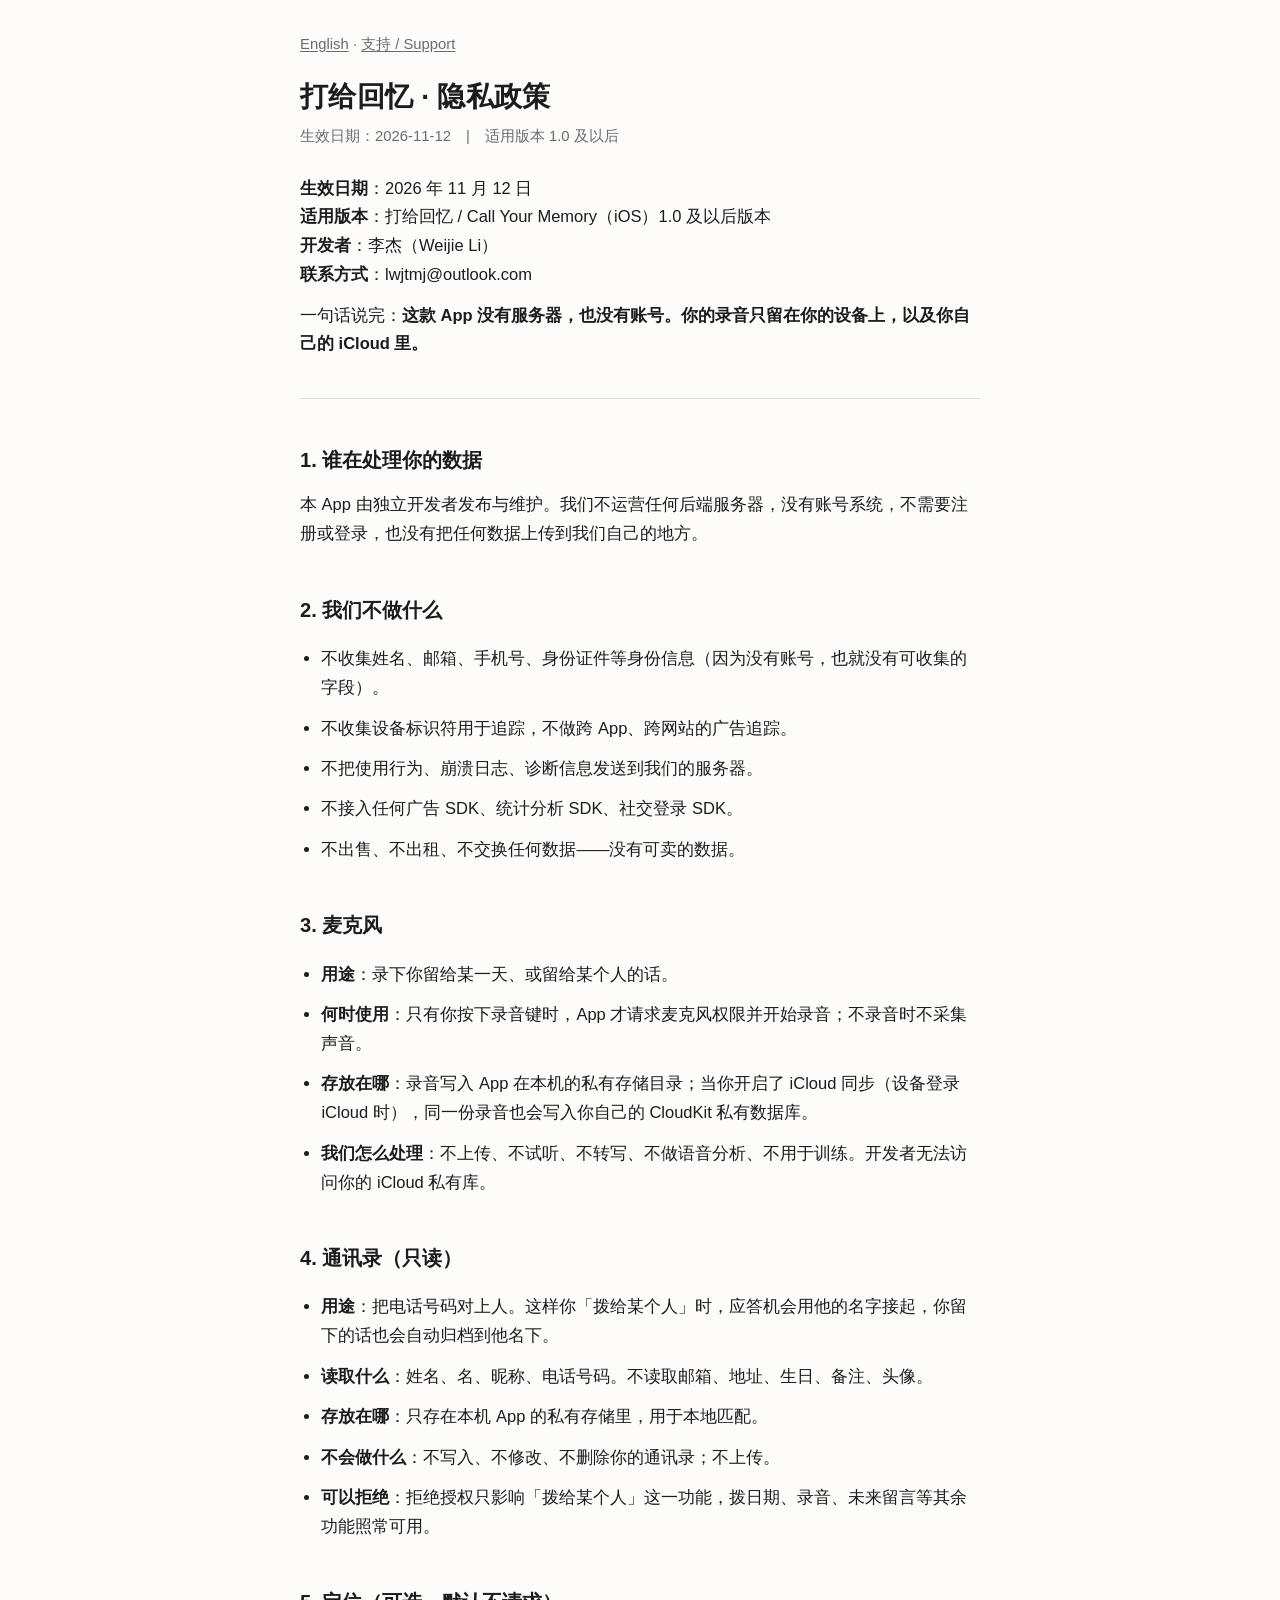
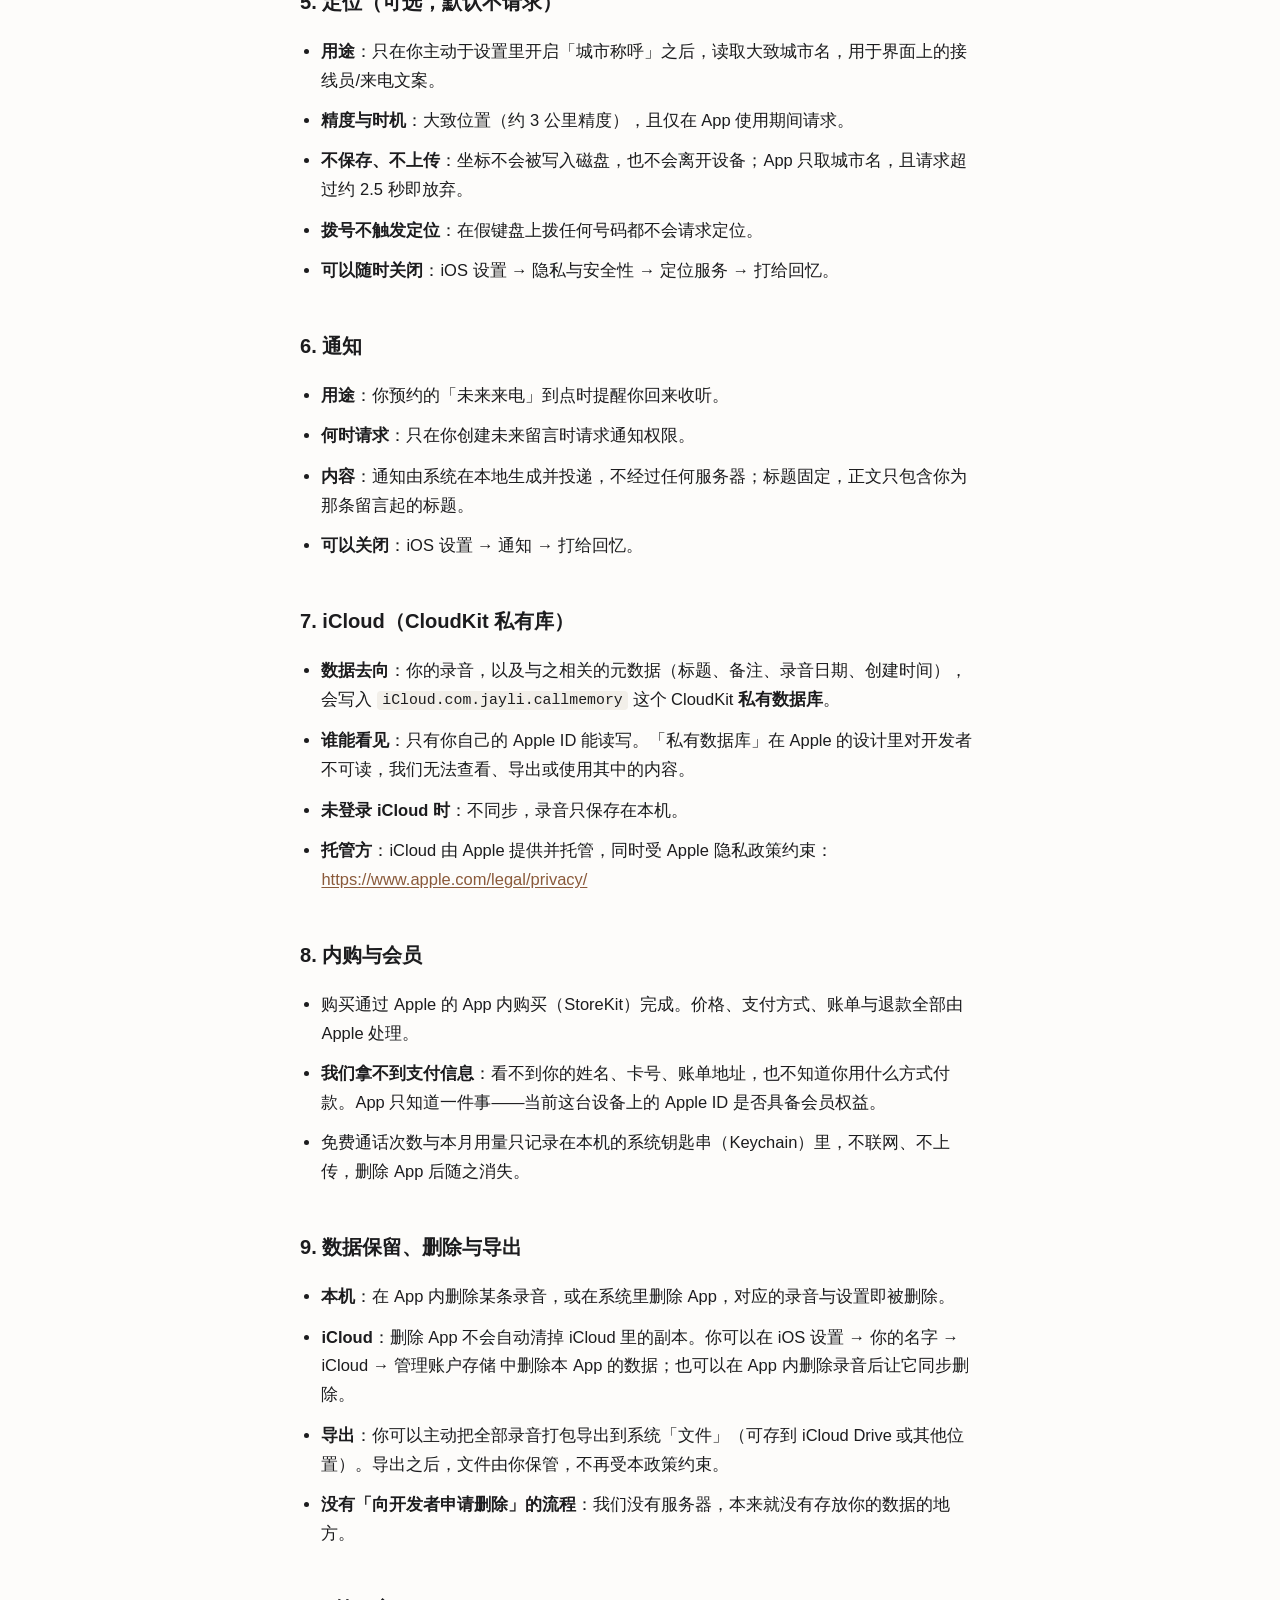
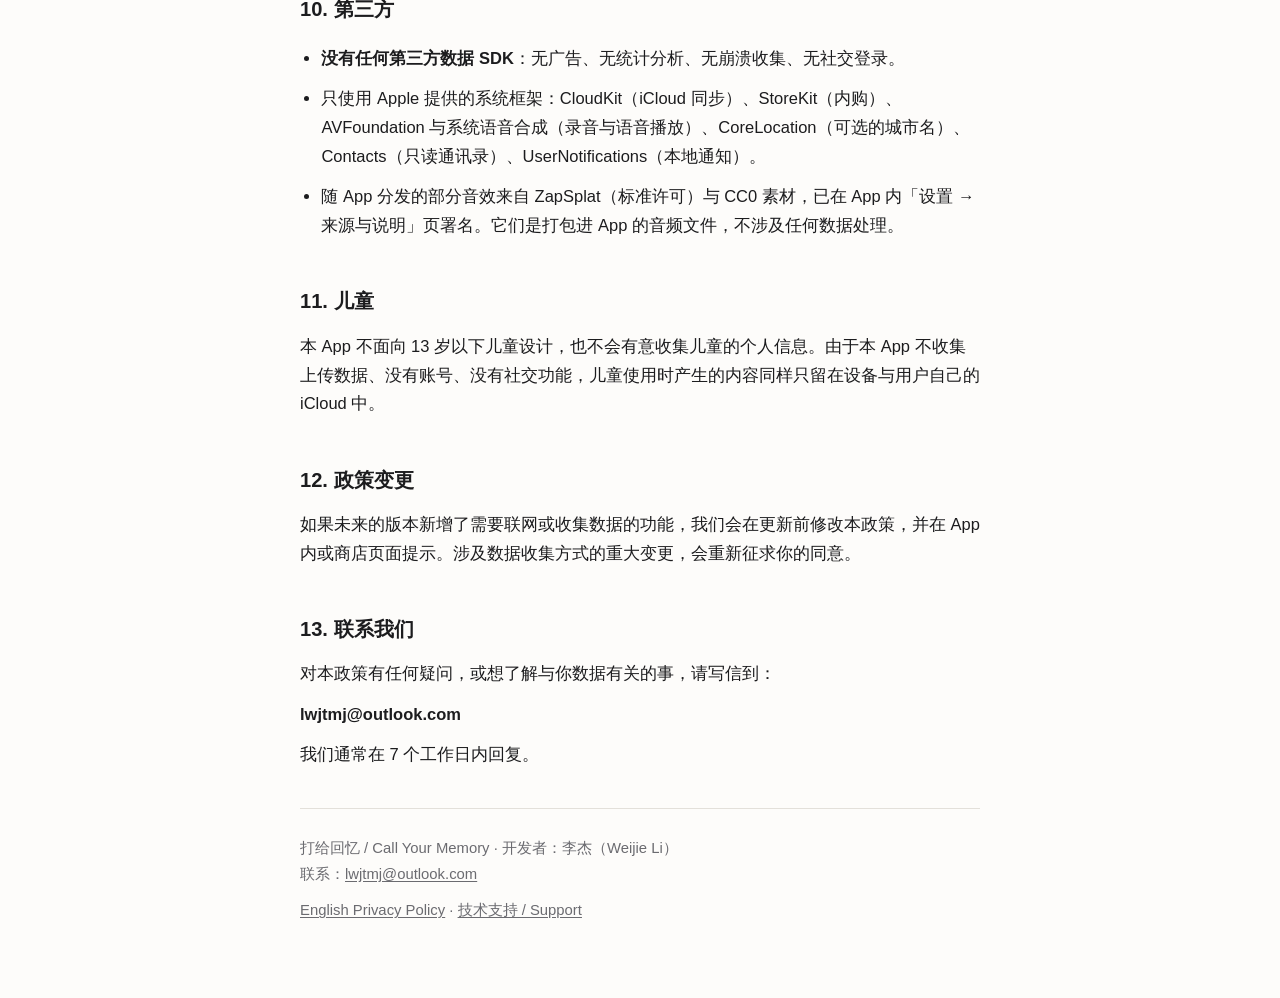
==== index.html @ 308ff50f "docs: 打给回忆 隐私政策与支持页" ====
<!DOCTYPE html>
<html lang="zh-Hans">
<head>
<meta charset="utf-8">
<meta name="viewport" content="width=device-width, initial-scale=1">
<title>打给回忆 · 隐私政策</title>
<meta name="description" content="打给回忆（Call Your Memory）隐私政策：无服务器、无账号，录音只留在你的设备与你的 iCloud。">
<link rel="stylesheet" href="style.css">
</head>
<body>
<main>
<nav class="lang"><a href="en/" hreflang="en">English</a> · <a href="support.html">支持 / Support</a></nav>
<h1>打给回忆 · 隐私政策</h1>
<p class="meta">生效日期：2026-11-12　|　适用版本 1.0 及以后</p>
<p><strong>生效日期</strong>：2026 年 11 月 12 日<br>
<strong>适用版本</strong>：打给回忆 / Call Your Memory（iOS）1.0 及以后版本<br>
<strong>开发者</strong>：李杰（Weijie Li）<br>
<strong>联系方式</strong>：lwjtmj@outlook.com</p>
<p>一句话说完：<strong>这款 App 没有服务器，也没有账号。你的录音只留在你的设备上，以及你自己的 iCloud 里。</strong></p>
<hr>
<h2>1. 谁在处理你的数据</h2>
<p>本 App 由独立开发者发布与维护。我们不运营任何后端服务器，没有账号系统，不需要注册或登录，也没有把任何数据上传到我们自己的地方。</p>
<h2>2. 我们不做什么</h2>
<ul>
<li>不收集姓名、邮箱、手机号、身份证件等身份信息（因为没有账号，也就没有可收集的字段）。</li>
<li>不收集设备标识符用于追踪，不做跨 App、跨网站的广告追踪。</li>
<li>不把使用行为、崩溃日志、诊断信息发送到我们的服务器。</li>
<li>不接入任何广告 SDK、统计分析 SDK、社交登录 SDK。</li>
<li>不出售、不出租、不交换任何数据——没有可卖的数据。</li>
</ul>
<h2>3. 麦克风</h2>
<ul>
<li><strong>用途</strong>：录下你留给某一天、或留给某个人的话。</li>
<li><strong>何时使用</strong>：只有你按下录音键时，App 才请求麦克风权限并开始录音；不录音时不采集声音。</li>
<li><strong>存放在哪</strong>：录音写入 App 在本机的私有存储目录；当你开启了 iCloud 同步（设备登录 iCloud 时），同一份录音也会写入你自己的 CloudKit 私有数据库。</li>
<li><strong>我们怎么处理</strong>：不上传、不试听、不转写、不做语音分析、不用于训练。开发者无法访问你的 iCloud 私有库。</li>
</ul>
<h2>4. 通讯录（只读）</h2>
<ul>
<li><strong>用途</strong>：把电话号码对上人。这样你「拨给某个人」时，应答机会用他的名字接起，你留下的话也会自动归档到他名下。</li>
<li><strong>读取什么</strong>：姓名、名、昵称、电话号码。不读取邮箱、地址、生日、备注、头像。</li>
<li><strong>存放在哪</strong>：只存在本机 App 的私有存储里，用于本地匹配。</li>
<li><strong>不会做什么</strong>：不写入、不修改、不删除你的通讯录；不上传。</li>
<li><strong>可以拒绝</strong>：拒绝授权只影响「拨给某个人」这一功能，拨日期、录音、未来留言等其余功能照常可用。</li>
</ul>
<h2>5. 定位（可选，默认不请求）</h2>
<ul>
<li><strong>用途</strong>：只在你主动于设置里开启「城市称呼」之后，读取大致城市名，用于界面上的接线员/来电文案。</li>
<li><strong>精度与时机</strong>：大致位置（约 3 公里精度），且仅在 App 使用期间请求。</li>
<li><strong>不保存、不上传</strong>：坐标不会被写入磁盘，也不会离开设备；App 只取城市名，且请求超过约 2.5 秒即放弃。</li>
<li><strong>拨号不触发定位</strong>：在假键盘上拨任何号码都不会请求定位。</li>
<li><strong>可以随时关闭</strong>：iOS 设置 → 隐私与安全性 → 定位服务 → 打给回忆。</li>
</ul>
<h2>6. 通知</h2>
<ul>
<li><strong>用途</strong>：你预约的「未来来电」到点时提醒你回来收听。</li>
<li><strong>何时请求</strong>：只在你创建未来留言时请求通知权限。</li>
<li><strong>内容</strong>：通知由系统在本地生成并投递，不经过任何服务器；标题固定，正文只包含你为那条留言起的标题。</li>
<li><strong>可以关闭</strong>：iOS 设置 → 通知 → 打给回忆。</li>
</ul>
<h2>7. iCloud（CloudKit 私有库）</h2>
<ul>
<li><strong>数据去向</strong>：你的录音，以及与之相关的元数据（标题、备注、录音日期、创建时间），会写入 <code>iCloud.com.jayli.callmemory</code> 这个 CloudKit <strong>私有数据库</strong>。</li>
<li><strong>谁能看见</strong>：只有你自己的 Apple ID 能读写。「私有数据库」在 Apple 的设计里对开发者不可读，我们无法查看、导出或使用其中的内容。</li>
<li><strong>未登录 iCloud 时</strong>：不同步，录音只保存在本机。</li>
<li><strong>托管方</strong>：iCloud 由 Apple 提供并托管，同时受 Apple 隐私政策约束：<a href="https://www.apple.com/legal/privacy/">https://www.apple.com/legal/privacy/</a></li>
</ul>
<h2>8. 内购与会员</h2>
<ul>
<li>购买通过 Apple 的 App 内购买（StoreKit）完成。价格、支付方式、账单与退款全部由 Apple 处理。</li>
<li><strong>我们拿不到支付信息</strong>：看不到你的姓名、卡号、账单地址，也不知道你用什么方式付款。App 只知道一件事——当前这台设备上的 Apple ID 是否具备会员权益。</li>
<li>免费通话次数与本月用量只记录在本机的系统钥匙串（Keychain）里，不联网、不上传，删除 App 后随之消失。</li>
</ul>
<h2>9. 数据保留、删除与导出</h2>
<ul>
<li><strong>本机</strong>：在 App 内删除某条录音，或在系统里删除 App，对应的录音与设置即被删除。</li>
<li><strong>iCloud</strong>：删除 App 不会自动清掉 iCloud 里的副本。你可以在 iOS 设置 → 你的名字 → iCloud → 管理账户存储 中删除本 App 的数据；也可以在 App 内删除录音后让它同步删除。</li>
<li><strong>导出</strong>：你可以主动把全部录音打包导出到系统「文件」（可存到 iCloud Drive 或其他位置）。导出之后，文件由你保管，不再受本政策约束。</li>
<li><strong>没有「向开发者申请删除」的流程</strong>：我们没有服务器，本来就没有存放你的数据的地方。</li>
</ul>
<h2>10. 第三方</h2>
<ul>
<li><strong>没有任何第三方数据 SDK</strong>：无广告、无统计分析、无崩溃收集、无社交登录。</li>
<li>只使用 Apple 提供的系统框架：CloudKit（iCloud 同步）、StoreKit（内购）、AVFoundation 与系统语音合成（录音与语音播放）、CoreLocation（可选的城市名）、Contacts（只读通讯录）、UserNotifications（本地通知）。</li>
<li>随 App 分发的部分音效来自 ZapSplat（标准许可）与 CC0 素材，已在 App 内「设置 → 来源与说明」页署名。它们是打包进 App 的音频文件，不涉及任何数据处理。</li>
</ul>
<h2>11. 儿童</h2>
<p>本 App 不面向 13 岁以下儿童设计，也不会有意收集儿童的个人信息。由于本 App 不收集上传数据、没有账号、没有社交功能，儿童使用时产生的内容同样只留在设备与用户自己的 iCloud 中。</p>
<h2>12. 政策变更</h2>
<p>如果未来的版本新增了需要联网或收集数据的功能，我们会在更新前修改本政策，并在 App 内或商店页面提示。涉及数据收集方式的重大变更，会重新征求你的同意。</p>
<h2>13. 联系我们</h2>
<p>对本政策有任何疑问，或想了解与你数据有关的事，请写信到：</p>
<p><strong>lwjtmj@outlook.com</strong></p>
<p>我们通常在 7 个工作日内回复。</p>
<hr>
<footer>
<p>打给回忆 / Call Your Memory · 开发者：李杰（Weijie Li）<br>
联系：<a href="mailto:lwjtmj@outlook.com">lwjtmj@outlook.com</a></p>
<p><a href="en/">English Privacy Policy</a> · <a href="support.html">技术支持 / Support</a></p>
</footer>
</main>
</body>
</html>
---- style.css ----
/* 打给回忆 · 静态法律页面样式（无任何外链资源） */
:root {
  --fg: #1c1c1e;
  --muted: #6b6b70;
  --bg: #fdfcfa;
  --rule: #e3e0da;
  --accent: #8a5a3b;
}

* { box-sizing: border-box; }

html { -webkit-text-size-adjust: 100%; }

body {
  margin: 0;
  background: var(--bg);
  color: var(--fg);
  font-family: -apple-system, BlinkMacSystemFont, "SF Pro Text", "PingFang SC",
    "Hiragino Sans GB", "Microsoft YaHei", "Helvetica Neue", Arial, sans-serif;
  font-size: 16.5px;
  line-height: 1.75;
}

main {
  max-width: 720px;
  margin: 0 auto;
  padding: 32px 20px 64px;
}

nav.lang {
  font-size: 0.9em;
  color: var(--muted);
  margin-bottom: 20px;
}

nav.lang a { color: var(--muted); }

h1 {
  font-size: 1.7em;
  line-height: 1.35;
  margin: 0 0 8px;
  letter-spacing: 0.01em;
}

h2 {
  font-size: 1.22em;
  margin: 2em 0 0.6em;
  padding-top: 0.2em;
}

h3 {
  font-size: 1.04em;
  margin: 1.6em 0 0.4em;
}

p, li { margin: 0.7em 0; }

ul, ol { padding-left: 1.3em; }

li > ul, li > ol { margin: 0.3em 0; }

hr {
  border: 0;
  border-top: 1px solid var(--rule);
  margin: 2.4em 0 1.6em;
}

a { color: var(--accent); text-decoration: underline; text-underline-offset: 2px; }

a:hover { text-decoration-thickness: 2px; }

code {
  font-family: ui-monospace, SFMono-Regular, Menlo, Consolas, monospace;
  font-size: 0.9em;
  background: #f2efe9;
  border-radius: 4px;
  padding: 0.1em 0.35em;
  word-break: break-word;
}

blockquote {
  margin: 1.2em 0;
  padding: 0.2em 0 0.2em 1em;
  border-left: 3px solid var(--rule);
  color: var(--muted);
}

p.meta {
  color: var(--muted);
  font-size: 0.9em;
  margin: 0 0 1.6em;
}

strong { font-weight: 600; }

footer {
  color: var(--muted);
  font-size: 0.9em;
}

footer a { color: var(--muted); }

@media (max-width: 480px) {
  body { font-size: 16px; }
  main { padding: 24px 16px 48px; }
  h1 { font-size: 1.45em; }
}
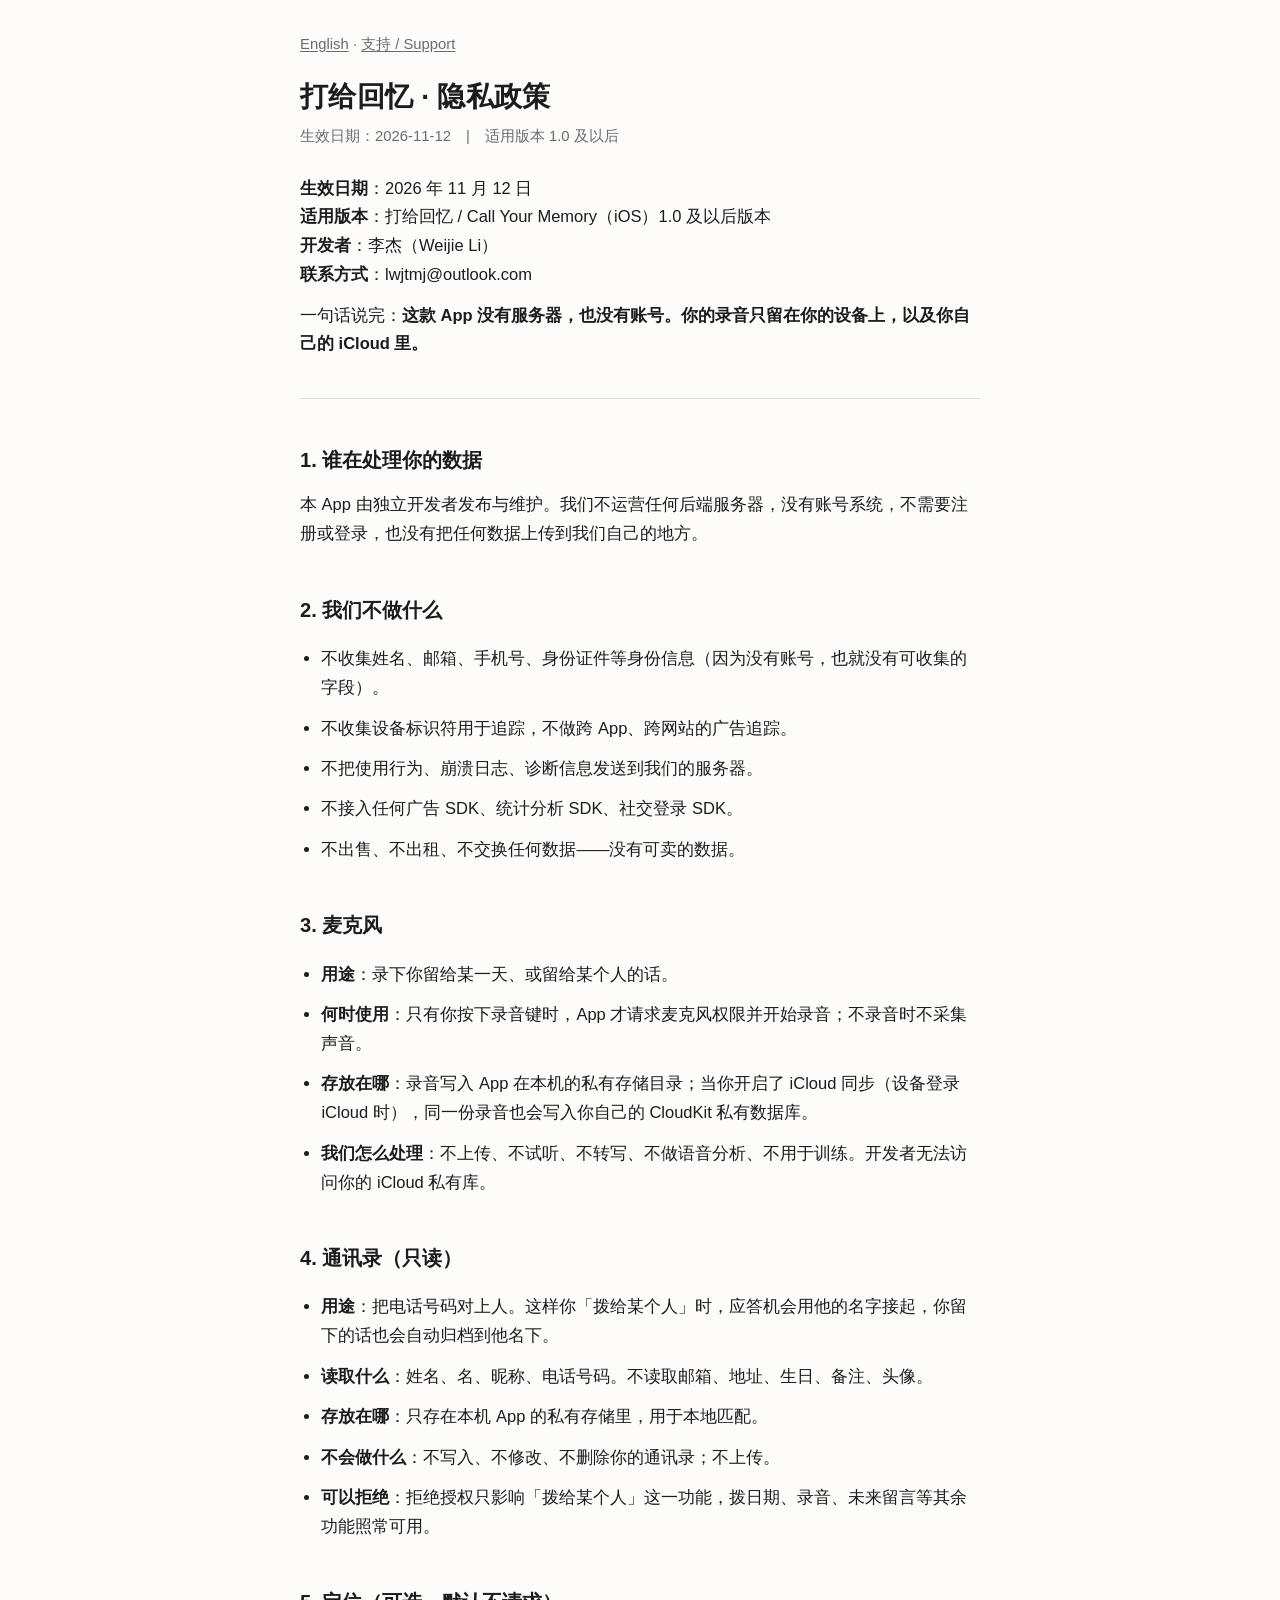
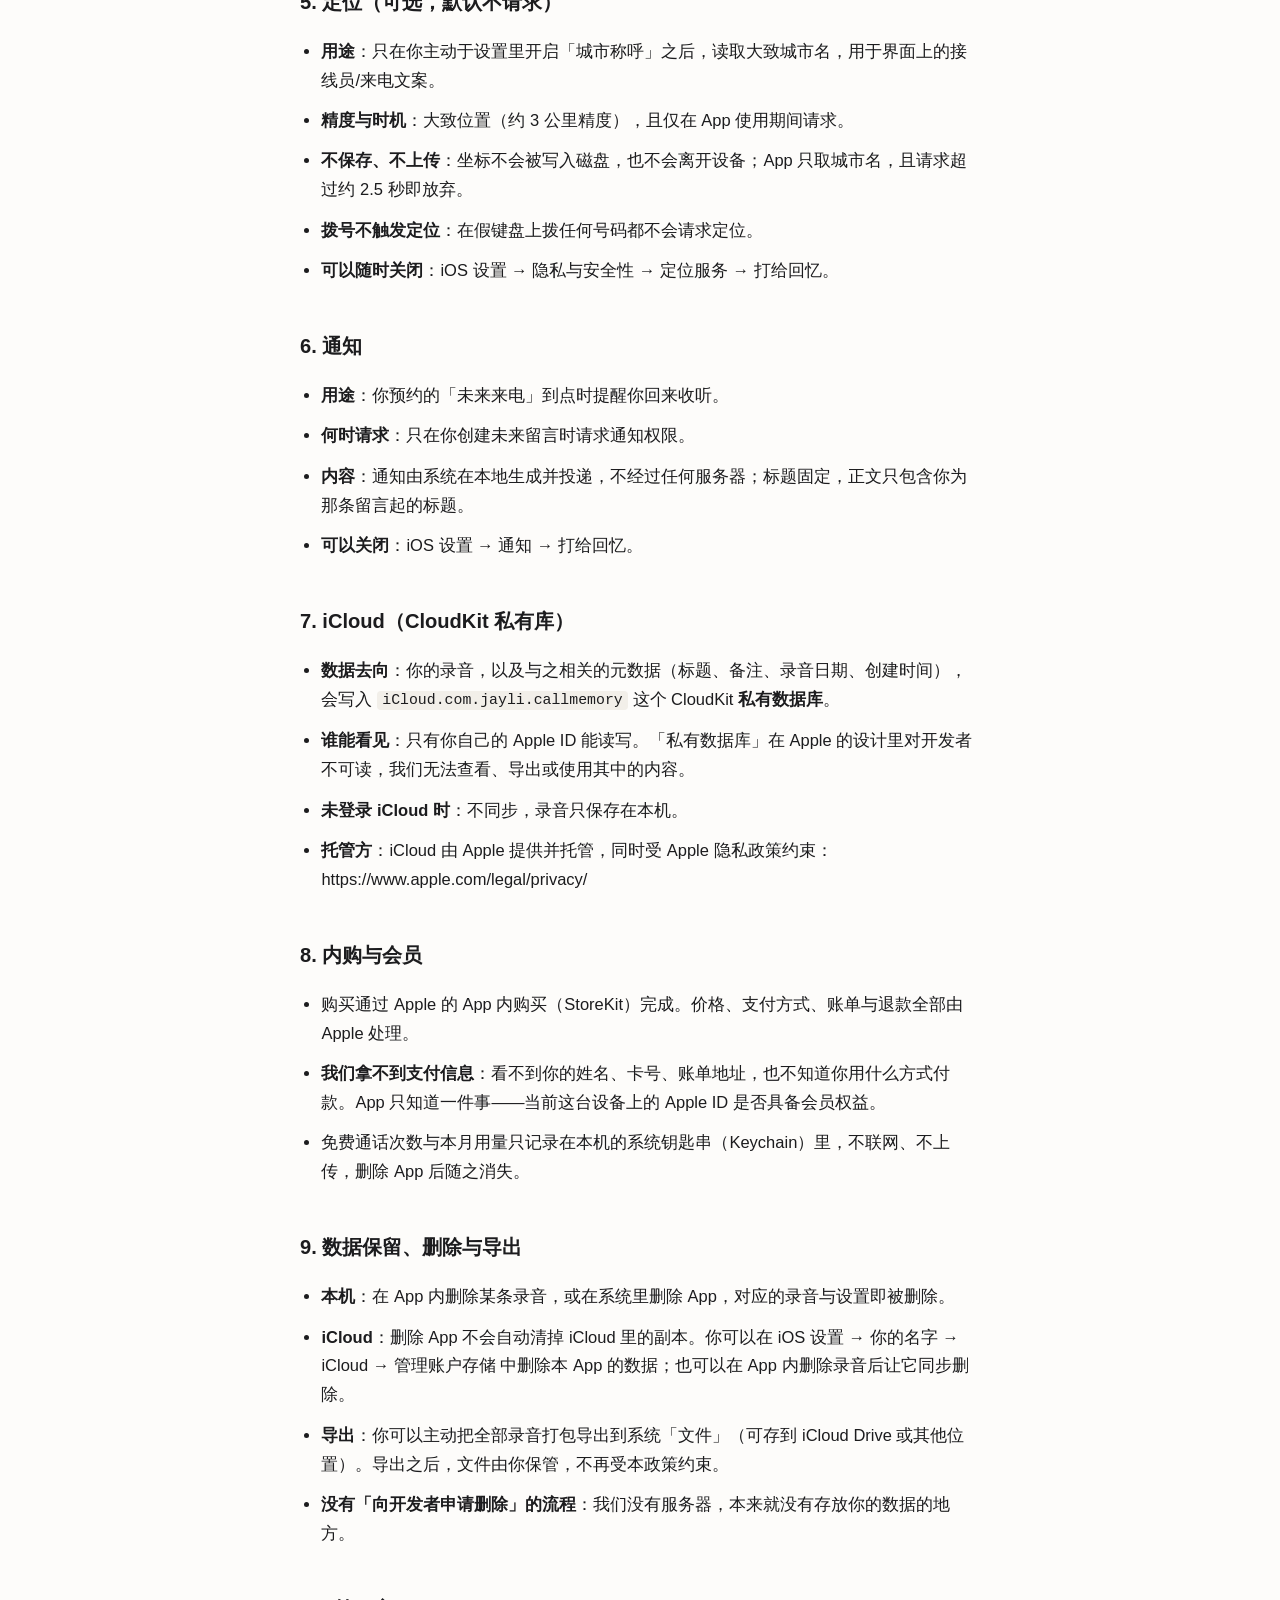
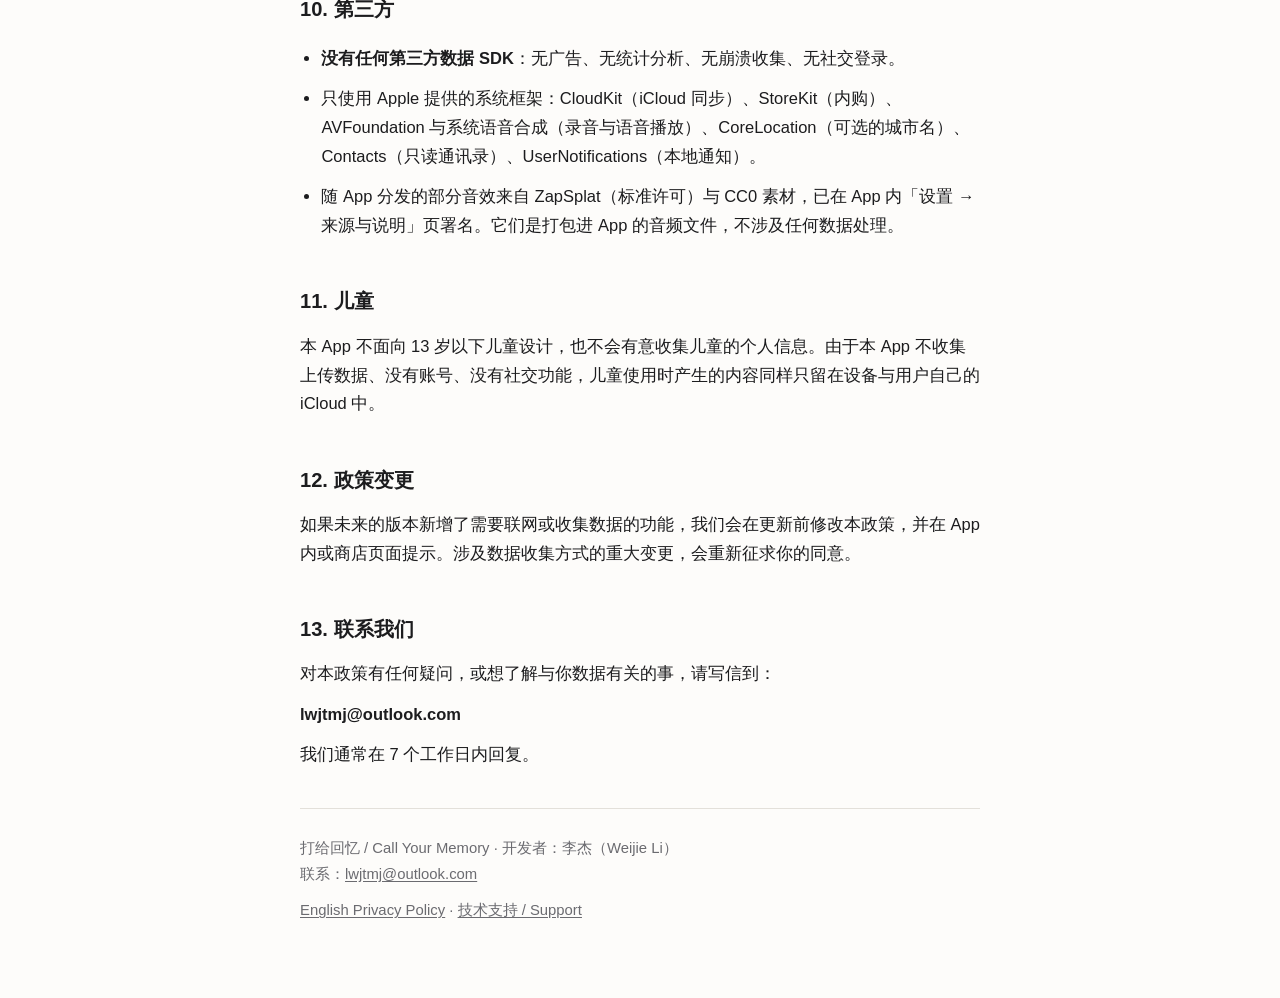
==== commit efee2403: "docs: 去第三方外链，第三方 URL 保留纯文本" ====
--- a/index.html
+++ b/index.html
@@ -63,7 +63,7 @@
 <li><strong>数据去向</strong>：你的录音，以及与之相关的元数据（标题、备注、录音日期、创建时间），会写入 <code>iCloud.com.jayli.callmemory</code> 这个 CloudKit <strong>私有数据库</strong>。</li>
 <li><strong>谁能看见</strong>：只有你自己的 Apple ID 能读写。「私有数据库」在 Apple 的设计里对开发者不可读，我们无法查看、导出或使用其中的内容。</li>
 <li><strong>未登录 iCloud 时</strong>：不同步，录音只保存在本机。</li>
-<li><strong>托管方</strong>：iCloud 由 Apple 提供并托管，同时受 Apple 隐私政策约束：<a href="https://www.apple.com/legal/privacy/">https://www.apple.com/legal/privacy/</a></li>
+<li><strong>托管方</strong>：iCloud 由 Apple 提供并托管，同时受 Apple 隐私政策约束：https://www.apple.com/legal/privacy/</li>
 </ul>
 <h2>8. 内购与会员</h2>
 <ul>
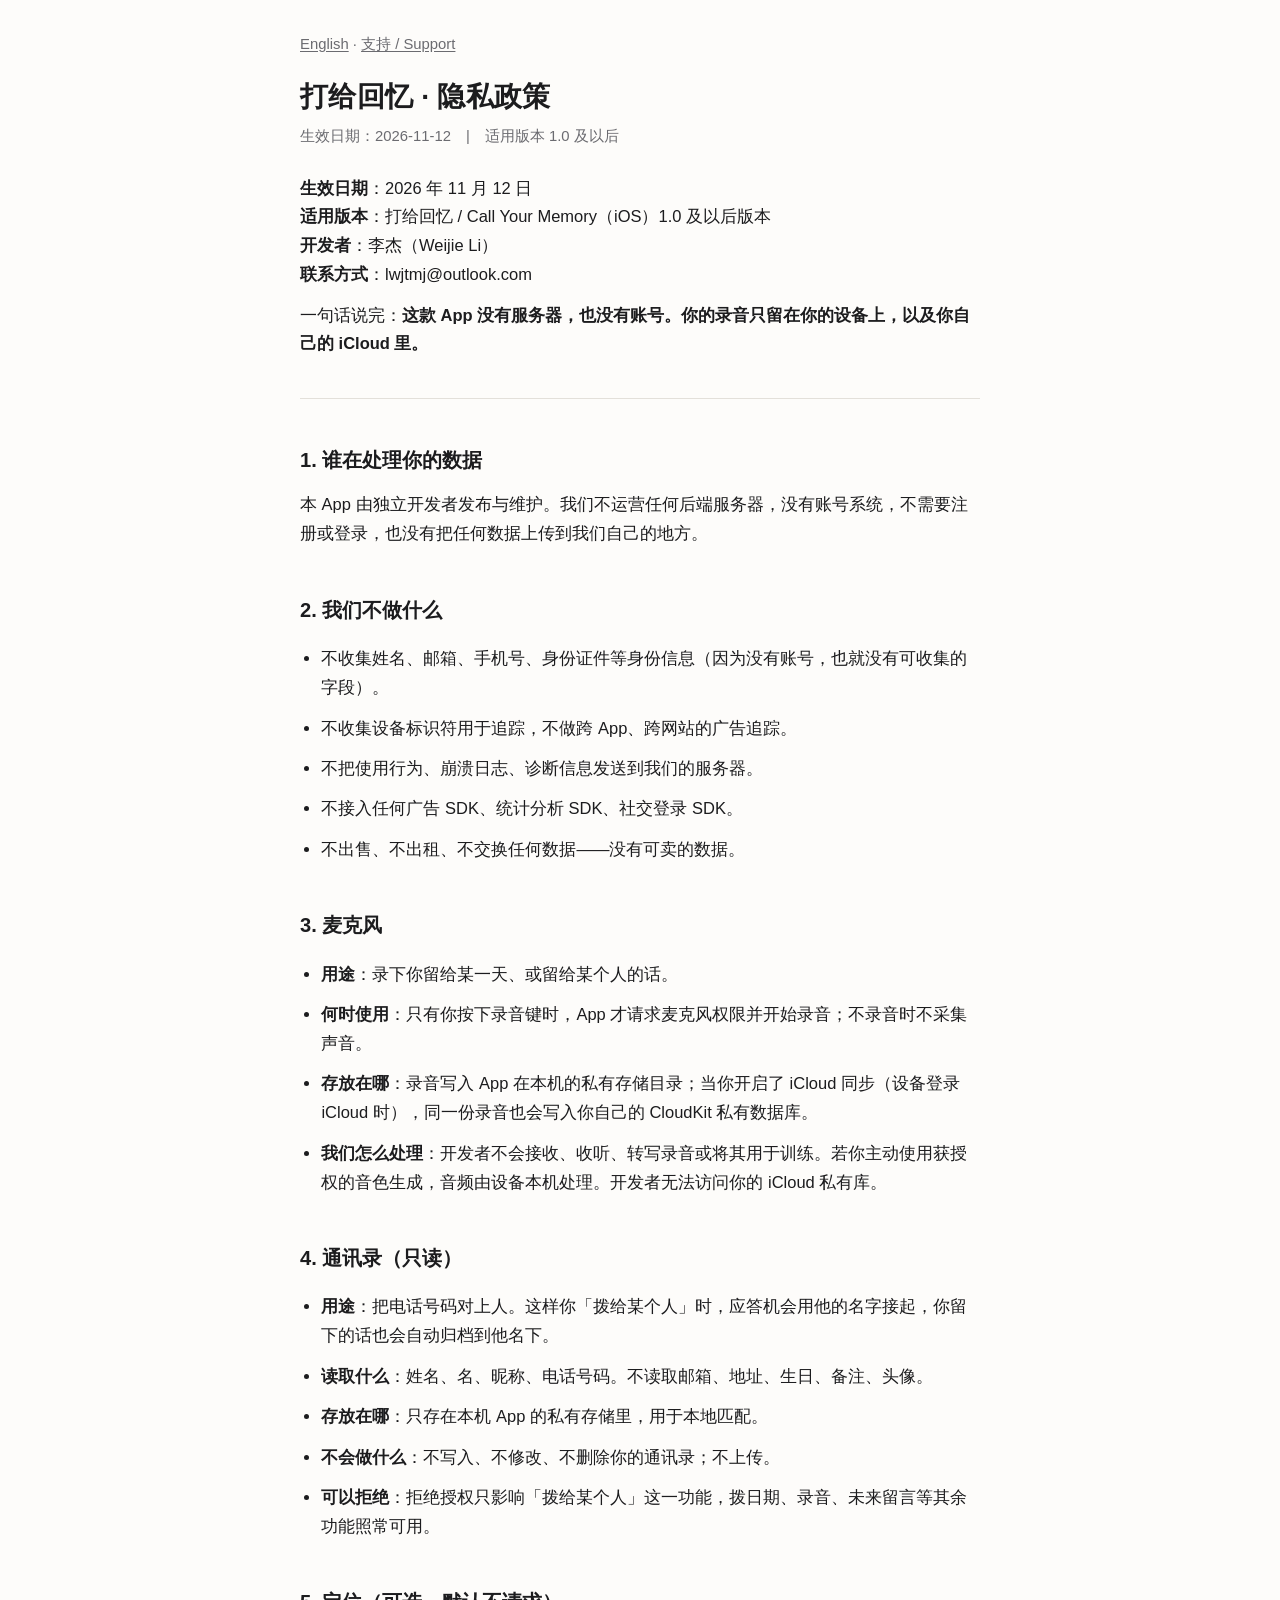
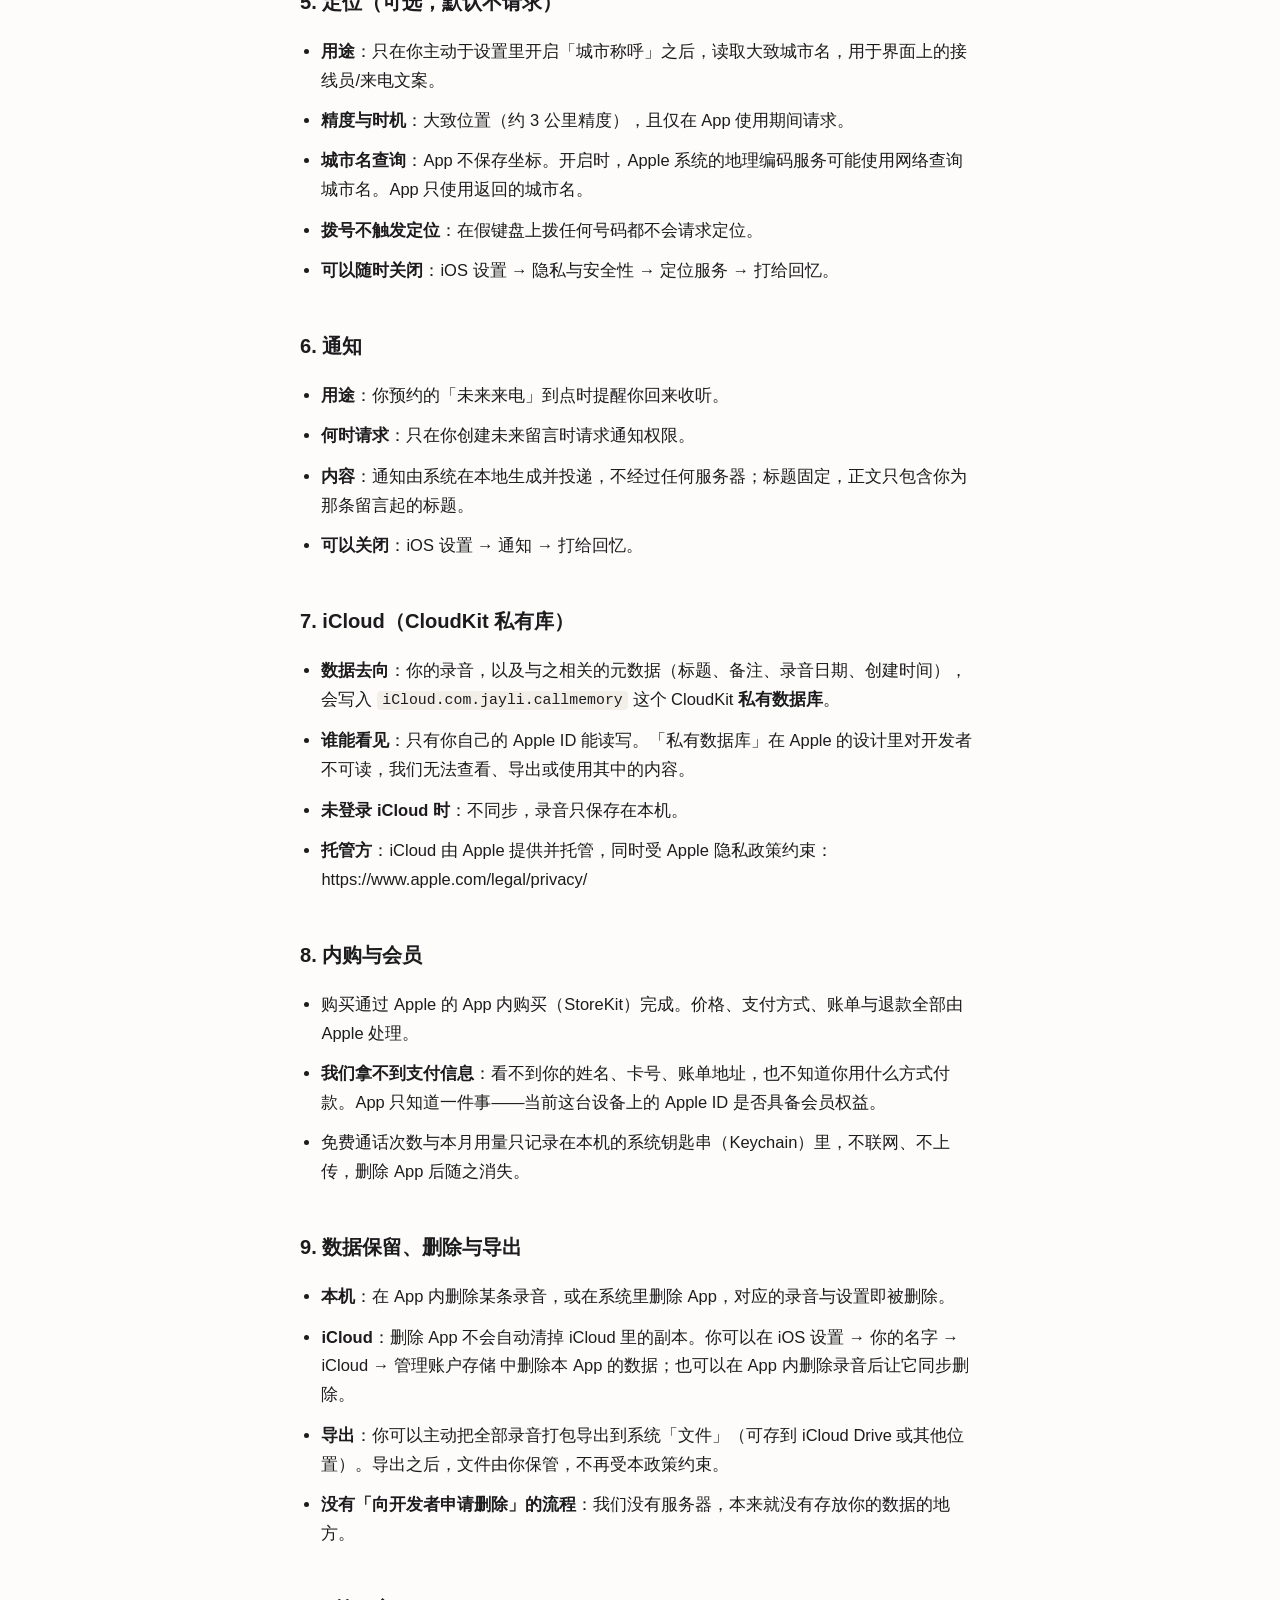
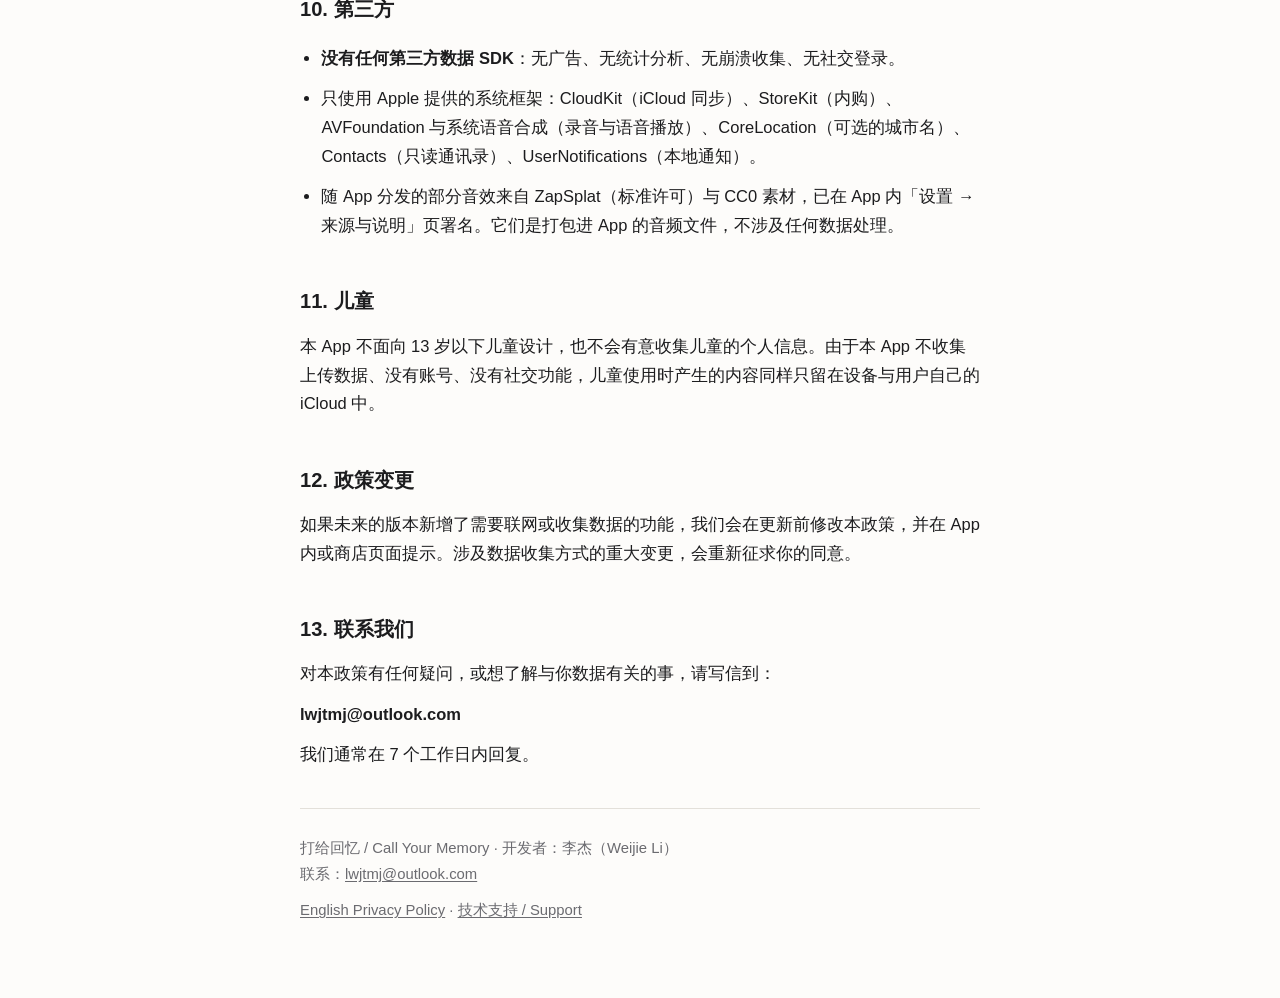
==== commit 1dadb500: "Clarify optional Apple services and on-device audio processing" ====
--- a/index.html
+++ b/index.html
@@ -33,7 +33,7 @@
 <li><strong>用途</strong>：录下你留给某一天、或留给某个人的话。</li>
 <li><strong>何时使用</strong>：只有你按下录音键时，App 才请求麦克风权限并开始录音；不录音时不采集声音。</li>
 <li><strong>存放在哪</strong>：录音写入 App 在本机的私有存储目录；当你开启了 iCloud 同步（设备登录 iCloud 时），同一份录音也会写入你自己的 CloudKit 私有数据库。</li>
-<li><strong>我们怎么处理</strong>：不上传、不试听、不转写、不做语音分析、不用于训练。开发者无法访问你的 iCloud 私有库。</li>
+<li><strong>我们怎么处理</strong>：开发者不会接收、收听、转写录音或将其用于训练。若你主动使用获授权的音色生成，音频由设备本机处理。开发者无法访问你的 iCloud 私有库。</li>
 </ul>
 <h2>4. 通讯录（只读）</h2>
 <ul>
@@ -47,7 +47,7 @@
 <ul>
 <li><strong>用途</strong>：只在你主动于设置里开启「城市称呼」之后，读取大致城市名，用于界面上的接线员/来电文案。</li>
 <li><strong>精度与时机</strong>：大致位置（约 3 公里精度），且仅在 App 使用期间请求。</li>
-<li><strong>不保存、不上传</strong>：坐标不会被写入磁盘，也不会离开设备；App 只取城市名，且请求超过约 2.5 秒即放弃。</li>
+<li><strong>城市名查询</strong>：App 不保存坐标。开启时，Apple 系统的地理编码服务可能使用网络查询城市名。App 只使用返回的城市名。</li>
 <li><strong>拨号不触发定位</strong>：在假键盘上拨任何号码都不会请求定位。</li>
 <li><strong>可以随时关闭</strong>：iOS 设置 → 隐私与安全性 → 定位服务 → 打给回忆。</li>
 </ul>
